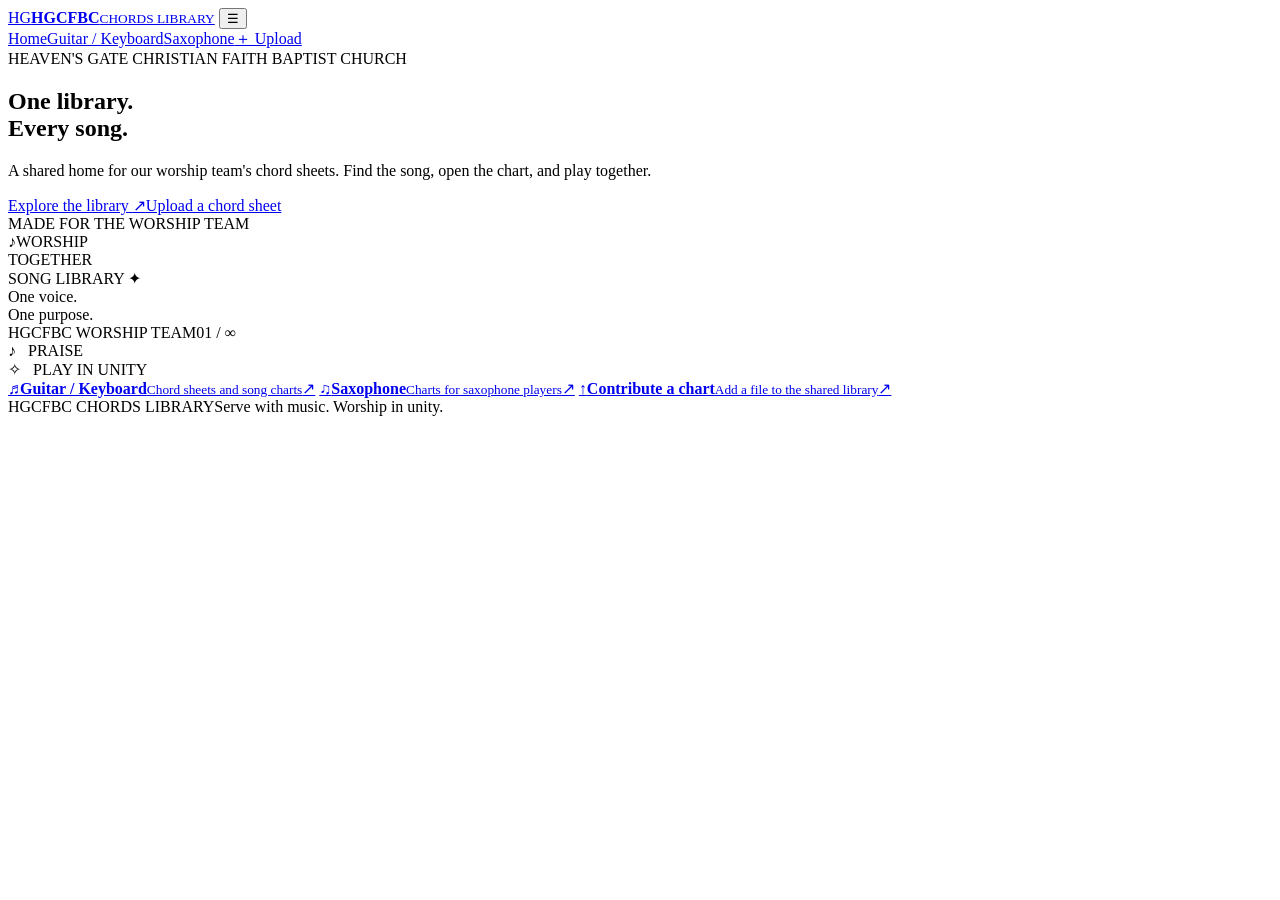
==== index.html @ 35244de2 "Add files via upload" ====
<!doctype html>
<html lang="en">
<head>
  <meta charset="utf-8"><meta name="viewport" content="width=device-width, initial-scale=1">
  <meta name="theme-color" content="#071426"><title>HGCFBC Chords Library</title>
  <link rel="stylesheet" href="assets/styles.css">
</head>
<body data-page="home">
  <div class="ambient ambient-one"></div><div class="ambient ambient-two"></div>
  <header class="site-header">
    <a class="brand" href="index.html"><span class="brand-mark">HG</span><span><strong>HGCFBC</strong><small>CHORDS LIBRARY</small></span></a>
    <button class="menu-toggle" aria-label="Toggle navigation" aria-expanded="false">☰</button>
    <nav class="nav-links"><a class="active" href="index.html">Home</a><a href="guitar-keyboard.html">Guitar / Keyboard</a><a href="saxophone.html">Saxophone</a><a class="nav-upload" href="upload.html">＋ Upload</a></nav>
  </header>
  <main class="hero-wrap">
    <section class="hero-copy">
      <div class="eyebrow"><span class="live-dot"></span> HEAVEN'S GATE CHRISTIAN FAITH BAPTIST CHURCH</div>
      <h1>One library.<br><span>Every song.</span></h1>
      <p class="hero-lede">A shared home for our worship team's chord sheets. Find the song, open the chart, and play together.</p>
      <div class="hero-actions"><a class="button button-primary" href="guitar-keyboard.html">Explore the library <span>↗</span></a><a class="button button-quiet" href="upload.html">Upload a chord sheet</a></div>
      <div class="hero-meta"><span class="meta-line"></span><span>MADE FOR THE WORSHIP TEAM</span></div>
    </section>
    <section class="hero-art" aria-label="Worship music illustration">
      <div class="art-grid"></div><div class="art-glow"></div>
      <div class="art-card card-back"><span class="music-note">♪</span><span>WORSHIP<br>TOGETHER</span></div>
      <div class="art-card card-front"><div class="sound-bars"><i></i><i></i><i></i><i></i><i></i><i></i><i></i><i></i><i></i></div><div class="art-label">SONG LIBRARY <span>✦</span></div><div class="art-title">One voice.<br>One purpose.</div><div class="art-line"></div><div class="art-bottom"><span>HGCFBC WORSHIP TEAM</span><span>01 / ∞</span></div></div>
      <div class="floating-chip chip-top">♪ &nbsp; PRAISE</div><div class="floating-chip chip-bottom">✧ &nbsp; PLAY IN UNITY</div>
    </section>
  </main>
  <section class="home-shortcuts">
    <a class="shortcut" href="guitar-keyboard.html"><span class="shortcut-icon">♬</span><span><strong>Guitar / Keyboard</strong><small>Chord sheets and song charts</small></span><span class="shortcut-arrow">↗</span></a>
    <a class="shortcut" href="saxophone.html"><span class="shortcut-icon">♫</span><span><strong>Saxophone</strong><small>Charts for saxophone players</small></span><span class="shortcut-arrow">↗</span></a>
    <a class="shortcut" href="upload.html"><span class="shortcut-icon">↑</span><span><strong>Contribute a chart</strong><small>Add a file to the shared library</small></span><span class="shortcut-arrow">↗</span></a>
  </section>
  <footer class="site-footer"><span>HGCFBC CHORDS LIBRARY</span><span>Serve with music. Worship in unity.</span></footer>
  <script src="assets/config.js"></script><script src="assets/app.js"></script>
</body></html>
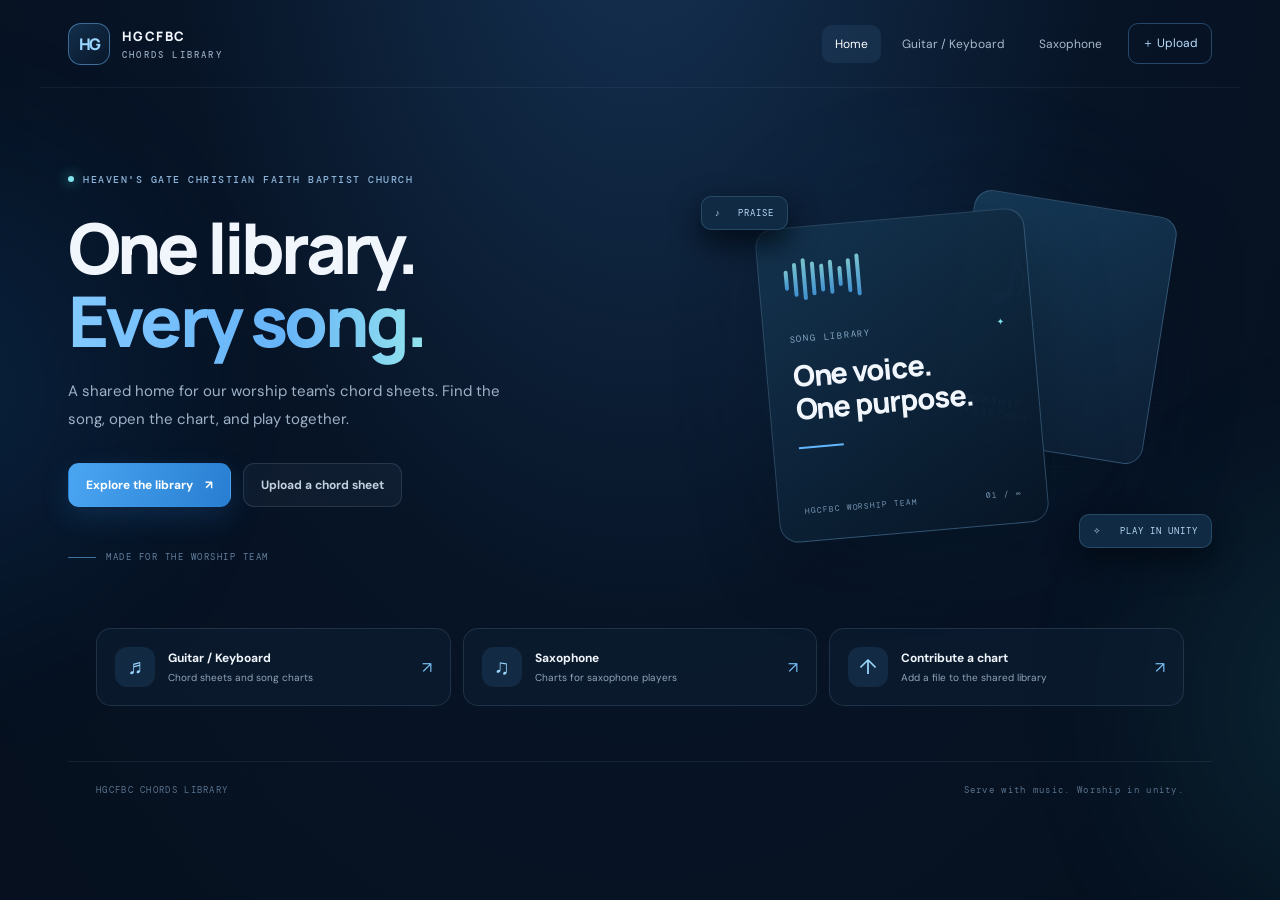
==== commit 00d3397f: "Update index.html" ====
--- a/index.html
+++ b/index.html
@@ -4,6 +4,7 @@
   <meta charset="utf-8"><meta name="viewport" content="width=device-width, initial-scale=1">
   <meta name="theme-color" content="#071426"><title>HGCFBC Chords Library</title>
   <link rel="stylesheet" href="assets/styles.css">
+  <link rel="icon" type="image/png" href="/favicon.png">
 </head>
 <body data-page="home">
   <div class="ambient ambient-one"></div><div class="ambient ambient-two"></div>
@@ -34,4 +35,4 @@
   </section>
   <footer class="site-footer"><span>HGCFBC CHORDS LIBRARY</span><span>Serve with music. Worship in unity.</span></footer>
   <script src="assets/config.js"></script><script src="assets/app.js"></script>
-</body></html>+</body></html>
--- a/assets/styles.css
+++ b/assets/styles.css
@@ -0,0 +1,184 @@
+@import url('https://fonts.googleapis.com/css2?family=DM+Mono:wght@400;500&family=DM+Sans:wght@400;500;600;700&family=Manrope:wght@400;500;600;700;800&display=swap');
+:root{--bg:#071426;--bg2:#0b1b30;--panel:rgba(13,31,52,.82);--line:rgba(164,193,224,.15);--text:#f1f6fc;--muted:#91a5bc;--blue:#63b7ff;--blue2:#267dd2;--cyan:#82e4ee;--green:#80e0b1;--danger:#ff8e9a;--radius:20px;--shadow:0 24px 80px rgba(0,0,0,.22)}
+*{box-sizing:border-box}html{scroll-behavior:smooth}body{margin:0;min-height:100vh;background:radial-gradient(ellipse at 50% -15%,#153253 0%,var(--bg) 52%,#06101e 100%);color:var(--text);font-family:'DM Sans',sans-serif;overflow-x:hidden}a{color:inherit;text-decoration:none}button,input,select{font:inherit}button,a,select{-webkit-tap-highlight-color:transparent}button{cursor:pointer}
+.ambient{position:fixed;width:420px;height:420px;filter:blur(100px);opacity:.12;pointer-events:none;z-index:-1;border-radius:50%}.ambient-one{background:#1e8cff;top:20%;left:-300px}.ambient-two{background:#31bfc7;right:-330px;top:55%}
+.site-header{height:88px;max-width:1200px;margin:auto;padding:0 28px;display:flex;align-items:center;justify-content:space-between;border-bottom:1px solid rgba(164,193,224,.08);position:relative;z-index:10}.brand{display:flex;align-items:center;gap:12px}.brand-mark{width:42px;height:42px;display:grid;place-items:center;border:1px solid rgba(112,190,255,.48);background:linear-gradient(135deg,rgba(70,159,235,.2),rgba(70,159,235,.03));border-radius:13px;color:#9bd7ff;font-family:Manrope;font-weight:800;letter-spacing:-2px}.brand strong,.brand small{display:block}.brand strong{font:800 13px Manrope;letter-spacing:1.4px}.brand small{margin-top:4px;font:500 9px 'DM Mono';letter-spacing:2.2px;color:var(--muted)}.nav-links{display:flex;align-items:center;gap:8px}.nav-links a{font-size:12px;color:#a8b9cb;padding:11px 13px;border-radius:10px;transition:.2s}.nav-links a:hover,.nav-links a.active{color:#fff;background:rgba(123,185,242,.09)}.nav-links .nav-upload{border:1px solid rgba(99,183,255,.32);color:#b9e0ff;margin-left:5px}.menu-toggle{display:none;background:none;color:white;border:1px solid var(--line);border-radius:10px;padding:8px 12px}
+.hero-wrap{max-width:1200px;min-height:540px;margin:0 auto;padding:76px 28px 56px;display:grid;grid-template-columns:1fr .9fr;align-items:center;gap:65px}.eyebrow{font:500 10px 'DM Mono';letter-spacing:1.5px;color:#8db4d8;display:flex;align-items:center;gap:9px}.live-dot{width:6px;height:6px;border-radius:50%;background:var(--cyan);box-shadow:0 0 13px #5ce0ec}.hero-copy h1,.page-heading h1{font:800 clamp(42px,5.6vw,70px)/1.05 Manrope;letter-spacing:-3.8px;margin:25px 0 20px}.hero-copy h1 span,.page-heading h1 span{color:var(--blue);background:linear-gradient(95deg,#83caff,#66b3f8 60%,#93e4ed);-webkit-background-clip:text;background-clip:text;-webkit-text-fill-color:transparent}.hero-lede{max-width:460px;color:#9eb1c6;font-size:15px;line-height:1.85}.hero-actions{display:flex;gap:12px;flex-wrap:wrap;margin-top:30px}.button{border:1px solid transparent;border-radius:11px;padding:13px 17px;display:inline-flex;justify-content:center;align-items:center;gap:12px;font-size:12px;font-weight:700;transition:transform .2s,border-color .2s,background .2s}.button:hover{transform:translateY(-2px)}.button-primary{background:linear-gradient(110deg,#4ba6f2,#287ed1);color:white;box-shadow:0 10px 28px rgba(39,127,210,.2)}.button-quiet{background:rgba(144,178,211,.06);border-color:var(--line);color:#c1d0df}.button:disabled{opacity:.4;cursor:not-allowed;transform:none}.hero-meta{display:flex;align-items:center;gap:10px;margin-top:44px;color:#647f9c;font:9px 'DM Mono';letter-spacing:1.5px}.meta-line{height:1px;width:28px;background:#3e719d}
+.hero-art{height:380px;position:relative;display:grid;place-items:center}.art-grid{position:absolute;inset:0;background-image:linear-gradient(rgba(111,179,234,.07) 1px,transparent 1px),linear-gradient(90deg,rgba(111,179,234,.07) 1px,transparent 1px);background-size:32px 32px;mask-image:radial-gradient(ellipse,black,transparent 72%)}.art-glow{position:absolute;width:230px;height:230px;background:#2588d8;filter:blur(90px);opacity:.2}.art-card{position:absolute;border:1px solid rgba(154,207,250,.23);box-shadow:var(--shadow);overflow:hidden}.card-back{width:205px;height:250px;right:10%;top:24px;transform:rotate(9deg);background:linear-gradient(145deg,#153957,#0c1e33);border-radius:18px;display:flex;flex-direction:column;justify-content:space-between;padding:22px;color:#b0dfff;font:500 10px 'DM Mono';letter-spacing:2px}.music-note{font:100px Georgia;color:#8acaff;opacity:.75}.card-front{width:270px;height:315px;left:13%;top:40px;transform:rotate(-5deg);border-radius:19px;background:linear-gradient(150deg,rgba(20,52,79,.98),rgba(7,22,39,.98));padding:25px;display:flex;flex-direction:column}.sound-bars{display:flex;align-items:center;gap:5px;height:54px}.sound-bars i{width:4px;border-radius:5px;background:linear-gradient(#94eaf1,#4ca8f2);height:var(--h,28px);opacity:.8}.sound-bars i:nth-child(3n){--h:42px}.sound-bars i:nth-child(3n + 1){--h:20px}.sound-bars i:nth-child(2n){--h:34px}.art-label{font:9px 'DM Mono';letter-spacing:1.8px;color:#84a6c4;margin-top:26px}.art-label span{color:var(--cyan);float:right}.art-title{font:800 29px/1.15 Manrope;letter-spacing:-1px;margin-top:15px}.art-line{width:45px;height:2px;background:var(--blue);margin-top:20px}.art-bottom{display:flex;justify-content:space-between;margin-top:auto;color:#7896b4;font:8px 'DM Mono';letter-spacing:1px}.floating-chip{position:absolute;background:#102a43;border:1px solid rgba(132,198,246,.2);padding:10px 13px;border-radius:10px;color:#b6d9f5;font:9px 'DM Mono';letter-spacing:1px;box-shadow:0 12px 30px #020b15}.chip-top{top:18px;left:0}.chip-bottom{bottom:10px;right:0}
+.home-shortcuts{max-width:1144px;margin:0 auto 55px;padding:0 28px;display:grid;grid-template-columns:repeat(3,1fr);gap:12px}.shortcut{display:flex;align-items:center;gap:13px;padding:18px;border:1px solid var(--line);border-radius:15px;background:rgba(14,32,52,.55);transition:.2s}.shortcut:hover{border-color:rgba(99,183,255,.45);transform:translateY(-3px)}.shortcut-icon{width:40px;height:40px;border-radius:12px;display:grid;place-items:center;background:rgba(81,161,226,.12);color:#9bd8ff;font-size:21px}.shortcut strong,.shortcut small{display:block}.shortcut strong{font-size:12px}.shortcut small{font-size:10px;color:var(--muted);margin-top:5px}.shortcut-arrow{margin-left:auto;color:#77bdf3}.site-footer{max-width:1144px;margin:0 auto;padding:22px 28px 28px;border-top:1px solid rgba(164,193,224,.09);display:flex;justify-content:space-between;gap:12px;color:#58728d;font:9px 'DM Mono';letter-spacing:1.3px}
+.page-shell{max-width:1144px;margin:0 auto;padding:55px 28px 70px;min-height:calc(100vh - 170px)}.page-heading{display:flex;justify-content:space-between;align-items:flex-end;gap:20px;margin-bottom:32px}.page-heading h1{font-size:clamp(36px,4.7vw,54px);letter-spacing:-2.5px;margin:18px 0 10px}.page-heading p{margin:0;color:var(--muted);font-size:13px}.page-heading>.button{margin-bottom:3px}.library-panel,.panel{background:linear-gradient(145deg,rgba(14,32,52,.88),rgba(8,23,39,.9));border:1px solid var(--line);border-radius:var(--radius);box-shadow:var(--shadow)}.library-panel{padding:18px}.library-toolbar{display:flex;justify-content:space-between;gap:12px}.searchbox{display:flex;align-items:center;gap:10px;background:rgba(2,12,23,.3);border:1px solid var(--line);border-radius:10px;padding:0 13px;min-width:230px;flex:1;color:#82b9e7}.searchbox span{font-size:22px}.searchbox input{width:100%;background:transparent;border:0;outline:0;color:white;padding:13px 0;font-size:12px}.searchbox input::placeholder{color:#657f99}.toolbar-actions{display:flex;gap:8px}.toolbar-actions select,.field-control{background:#0b2035;color:#c9d8e8;border:1px solid var(--line);border-radius:10px;padding:11px 12px;font-size:11px;outline:none}.view-switch{display:flex;border:1px solid var(--line);border-radius:10px;padding:3px;gap:2px}.view-btn{background:transparent;color:#6e8ba8;border:0;border-radius:7px;padding:5px 9px;touch-action:manipulation;cursor:pointer}.view-btn.active{background:rgba(94,170,232,.16);color:#b6ddff}.library-status{display:flex;align-items:center;justify-content:space-between;padding:20px 2px 13px;color:#7f99b4;font:10px 'DM Mono';letter-spacing:.4px}.text-button,.text-link,.inline-link{border:0;background:none;color:#82caff;font-size:11px}.text-button:hover,.text-link:hover,.inline-link:hover{text-decoration:underline}
+.file-list{display:flex;flex-direction:column;gap:8px}.file-row{display:flex;align-items:center;gap:13px;padding:14px;border:1px solid rgba(150,188,220,.1);border-radius:12px;background:rgba(116,160,199,.035);min-width:0;transition:border-color .2s}.file-row:hover{border-color:rgba(110,186,246,.28)}.file-icon{width:39px;height:43px;flex-shrink:0;border-radius:8px;display:grid;place-items:center;background:rgba(91,168,230,.12);color:#9bd5ff;font:10px 'DM Mono';border:1px solid rgba(99,183,255,.14)}.file-info{min-width:0;flex:1}.file-name{font-size:12px;font-weight:700;overflow-wrap:anywhere}.file-meta{font-size:10px;color:#7892ac;margin-top:5px}.file-actions{display:flex;align-items:center;gap:5px}.icon-action{width:33px;height:33px;border:1px solid transparent;border-radius:8px;background:transparent;color:#86a5c3;display:grid;place-items:center;font-size:16px}.icon-action:hover{background:rgba(93,166,225,.12);color:#d7edff;border-color:var(--line)}.icon-action.delete:hover{color:var(--danger);background:rgba(255,80,105,.08)}
+.file-list.grid-view{display:grid;grid-template-columns:repeat(3,minmax(0,1fr));align-items:stretch}.file-list.grid-view .file-row{align-items:flex-start;flex-wrap:wrap}.file-list.grid-view .file-info{flex-basis:calc(100% - 55px)}.file-list.grid-view .file-actions{width:100%;justify-content:flex-end;margin-top:auto}.file-list.grid-view .file-row{height:100%}
+.empty-state{text-align:center;padding:55px 15px}.empty-icon{font-size:36px;color:#6baee5;margin-bottom:12px}.empty-state strong{display:block;font:700 15px Manrope}.empty-state p{font-size:12px;color:var(--muted);margin:8px 0 15px}.page-note{color:#617c98;font-size:10px;line-height:1.7;margin:15px 3px}.message{padding:12px 14px;border:1px solid var(--line);border-radius:10px;font-size:12px;line-height:1.6;margin-top:13px}.message.error{border-color:rgba(255,142,154,.3);background:rgba(255,142,154,.07);color:#ffc0c7}.message.success{border-color:rgba(128,224,177,.25);background:rgba(128,224,177,.07);color:#a8f1cb}.message.info{color:#b7d9f5;background:rgba(91,168,230,.06)}.hidden{display:none!important}
+.upload-shell{max-width:1000px}.upload-layout{display:grid;grid-template-columns:1.45fr .8fr;gap:18px}.panel{padding:24px}.drop-zone{min-height:220px;border:1px dashed rgba(120,190,245,.35);background:radial-gradient(ellipse at center,rgba(56,130,194,.09),transparent 70%);border-radius:15px;display:flex;flex-direction:column;align-items:center;justify-content:center;text-align:center;transition:.2s;cursor:pointer}.drop-zone.dragging,.drop-zone:focus{border-color:#7bc8ff;background:rgba(66,151,218,.12);outline:none}.drop-icon{width:48px;height:48px;border:1px solid rgba(113,188,244,.25);border-radius:14px;display:grid;place-items:center;color:#a8d9ff;font-size:26px;margin-bottom:13px;background:rgba(84,160,225,.1)}.drop-zone strong{font:700 15px Manrope}.drop-zone p{color:#8ea7bf;font-size:12px;margin:7px 0 12px}.inline-link{padding:0;text-decoration:underline}.drop-zone small{color:#647f99;font-size:10px}.selected-file{margin:14px 0 18px;padding:12px;display:flex;align-items:center;gap:10px;border:1px solid var(--line);border-radius:10px;background:rgba(100,160,210,.05)}.selected-file .selected-name{font-size:11px;font-weight:700;overflow-wrap:anywhere;flex:1}.selected-file .selected-size{color:var(--muted);font:10px 'DM Mono';white-space:nowrap}.remove-file{border:0;background:none;color:#9bb4cc;font-size:17px}.field-label{display:block;font-size:11px;font-weight:700;color:#c0d1e2;margin:20px 0 9px}.field-control{width:100%;padding:13px}.path-preview{display:flex;align-items:center;gap:9px;margin-top:10px;padding:11px 12px;border-radius:9px;background:rgba(1,10,20,.25);color:#80c7ff;font-size:12px}.path-preview code,.confirm-detail code{font:11px 'DM Mono';color:#acd9ff;overflow-wrap:anywhere}.form-actions{display:flex;justify-content:space-between;gap:10px;margin-top:22px}.upload-side{align-self:start}.side-icon{width:42px;height:42px;border-radius:12px;background:rgba(92,171,232,.12);display:grid;place-items:center;color:#9ed9ff;font-size:20px}.upload-side h2{font:700 18px Manrope;margin:18px 0}.upload-side ul{list-style:none;padding:0;margin:0;display:grid;gap:14px}.upload-side li{font-size:12px;line-height:1.6;color:#9aafc4;padding-left:21px;position:relative}.upload-side li:before{content:'✓';position:absolute;left:0;color:var(--cyan)}.side-divider{height:1px;background:var(--line);margin:22px 0 15px}.side-small{font-size:10px;line-height:1.7;color:#68839d}.progress-wrap{margin-top:17px}.progress-label{display:flex;justify-content:space-between;color:#91abc4;font:10px 'DM Mono';margin-bottom:8px}.progress-track{height:5px;background:#152c43;border-radius:9px;overflow:hidden}.progress-bar{height:100%;width:0;background:linear-gradient(90deg,#4c9ce3,#85e1e8);transition:width .2s}
+.modal-backdrop{position:fixed;inset:0;background:rgba(1,7,14,.78);backdrop-filter:blur(9px);z-index:50;display:grid;place-items:center;padding:18px}.modal-card{width:min(100%,440px);padding:28px;background:linear-gradient(145deg,#112941,#091827);border:1px solid rgba(144,196,239,.2);border-radius:20px;box-shadow:0 30px 100px #0008;animation:modalIn .22s ease}.modal-icon{width:44px;height:44px;border-radius:13px;background:rgba(81,163,227,.13);display:grid;place-items:center;color:#9bd8ff;font-size:22px}.modal-card h2{font:800 23px Manrope;letter-spacing:-.7px;margin:17px 0 8px}.modal-card>p{font-size:12px;line-height:1.7;color:#91a8bf}.confirm-detail{display:grid;gap:8px;background:rgba(1,9,17,.28);border:1px solid var(--line);border-radius:11px;padding:14px;margin:18px 0}.confirm-detail span{font:9px 'DM Mono';letter-spacing:1.3px;color:#7793ae}.confirm-detail strong{font-size:12px;overflow-wrap:anywhere;margin-bottom:8px}.modal-actions{display:flex;justify-content:flex-end;gap:9px}.toast{position:fixed;bottom:24px;right:24px;max-width:min(400px,calc(100vw - 32px));padding:13px 17px;border:1px solid var(--line);border-radius:12px;background:#102840;color:#d9edff;box-shadow:var(--shadow);z-index:100;font-size:12px;animation:modalIn .2s ease}@keyframes modalIn{from{opacity:0;transform:translateY(8px)}to{opacity:1;transform:translateY(0)}}body.page-leaving main{opacity:.5;transform:translateY(5px)}main{transition:opacity .18s,transform .18s}
+@media(max-width:760px){.site-header{height:76px;padding:0 18px}.menu-toggle{display:block}.nav-links{display:none;position:absolute;top:67px;left:14px;right:14px;padding:10px;background:#0c2035;border:1px solid var(--line);border-radius:13px;box-shadow:var(--shadow);flex-direction:column;align-items:stretch}.nav-links.open{display:flex}.nav-links a{padding:12px}.nav-links .nav-upload{margin:2px 0 0}.hero-wrap{padding:52px 22px 40px;grid-template-columns:1fr;gap:10px}.hero-copy h1{font-size:53px}.hero-art{height:340px;max-width:500px;width:100%;margin:0 auto}.card-front{left:12%;width:245px;height:290px}.card-back{right:9%;width:185px;height:225px}.home-shortcuts{grid-template-columns:1fr;padding:0 20px;margin-bottom:40px}.site-footer{padding:20px;flex-direction:column;font-size:8px}.page-shell{padding:38px 18px 55px}.page-heading{align-items:flex-start;flex-direction:column}.page-heading h1{font-size:43px}.page-heading>.button{align-self:flex-start}.library-panel{padding:12px}.library-toolbar{flex-direction:column}.toolbar-actions{width:100%}.toolbar-actions select{flex:1}.file-row{padding:11px;gap:9px}.file-actions{gap:0}.icon-action{width:29px;height:31px}.file-list.grid-view{grid-template-columns:repeat(2,minmax(0,1fr))}.file-list.grid-view .file-row{flex-direction:column;align-items:flex-start;flex-wrap:nowrap}.file-list.grid-view .file-info{flex-basis:auto;width:100%}.file-list.grid-view .file-actions{width:100%;justify-content:flex-end}.upload-layout{grid-template-columns:1fr}.panel{padding:16px}.drop-zone{min-height:200px}.upload-side{padding:20px}.form-actions .button{padding:12px 10px}.hero-meta{margin-top:30px}}
+@media(max-width:420px){.hero-copy h1{font-size:46px;letter-spacing:-2.5px}.hero-art{height:300px}.card-front{left:6%;width:220px;height:270px;padding:20px}.card-back{right:3%;width:160px;height:205px}.art-title{font-size:25px}.chip-top{left:-5px}.chip-bottom{right:-3px}.file-list.grid-view{display:grid!important;grid-template-columns:repeat(2,minmax(0,1fr))!important;gap:12px!important}.file-list.grid-view .file-row{display:flex;flex-direction:column;align-items:flex-start;flex-wrap:nowrap;min-width:0;padding:12px!important}.file-list.grid-view .file-info{flex-basis:auto;width:100%;min-width:0}.file-list.grid-view .file-name{display:block;overflow-wrap:anywhere}.file-list.grid-view .file-actions{width:100%;margin-left:0;justify-content:flex-end;flex-wrap:wrap}.form-actions{flex-direction:column-reverse}.form-actions .button{width:100%}.page-heading h1{font-size:38px}}
+/* Force Grid View to remain a real two-column grid on phones */
+@media(max-width:760px){.file-list.grid-view{display:grid!important;grid-template-columns:repeat(2,minmax(0,1fr))!important;gap:12px!important}.file-list.grid-view>.file-row{display:flex!important;flex-direction:column!important;align-items:flex-start!important;flex-wrap:nowrap!important;min-width:0!important}.file-list.grid-view>.file-row>.file-info{width:100%!important;flex-basis:auto!important}.file-list.grid-view>.file-row>.file-actions{width:100%!important;margin-left:0!important;justify-content:flex-end!important}}
+/* In-page chord viewer */
+.file-name.viewer-open{display:block;padding:0;border:0;background:none;color:#d8eaff;text-align:left;cursor:pointer;font-weight:700;font-size:12px;overflow-wrap:anywhere}.file-name.viewer-open:hover{color:#86caff;text-decoration:underline}.viewer-open.icon-action{font-family:inherit}.chord-viewer{margin-top:18px;border:1px solid rgba(120,190,245,.24);border-radius:16px;overflow:hidden;background:rgba(5,16,28,.94);box-shadow:var(--shadow)}.viewer-top{display:flex;align-items:center;justify-content:space-between;padding:13px 16px;border-bottom:1px solid var(--line);background:rgba(22,48,73,.65)}.viewer-heading{display:flex;align-items:center;gap:9px}.viewer-heading strong{font:700 10px 'DM Mono';letter-spacing:1.3px;color:#cce7ff}.viewer-heading small{font:9px 'DM Mono';letter-spacing:1px;color:#7191af}.viewer-dot{width:7px;height:7px;border-radius:50%;background:#63d5c7;box-shadow:0 0 10px #63d5c766}.viewer-close{border:1px solid var(--line);background:transparent;color:#b7cde1;border-radius:8px;width:30px;height:30px;font-size:19px}.viewer-tabs{display:flex;gap:5px;overflow-x:auto;padding:8px 9px 0;background:#091725;scrollbar-width:thin}.viewer-tab{display:flex;align-items:center;gap:8px;min-width:0;max-width:230px;padding:10px 11px;border:1px solid transparent;border-radius:9px 9px 0 0;background:transparent;color:#7f9bb6;font-size:11px;white-space:nowrap}.viewer-tab.active{background:#122a40;border-color:rgba(120,190,245,.18);border-bottom-color:#122a40;color:#e2f2ff}.viewer-tab-name{overflow:hidden;text-overflow:ellipsis}.viewer-tab-close{font-size:16px;line-height:1;color:#7894af}.viewer-content{height:min(76vh,850px);min-height:360px;background:#dce4ec}.viewer-frame{display:block;width:100%;height:100%;border:0;background:#fff}.viewer-image-wrap{width:100%;height:100%;overflow:auto;display:grid;place-items:center;padding:20px}.viewer-image{display:block;max-width:100%;max-height:100%;object-fit:contain;box-shadow:0 8px 28px #0002}.viewer-welcome,.viewer-fallback{height:100%;min-height:360px;display:flex;align-items:center;justify-content:center;flex-direction:column;text-align:center;padding:25px;color:#19324b}.viewer-welcome>span{font-size:40px;color:#4b9cda}.viewer-welcome strong,.viewer-fallback strong{font:700 15px Manrope}.viewer-welcome p,.viewer-fallback p{font-size:12px;color:#5e7488}.viewer-fallback{background:#eef3f8}
+@media(max-width:600px){.viewer-content{height:70vh;min-height:320px}.viewer-tab{max-width:170px;padding:9px 8px}.viewer-heading small{display:none}.viewer-top{padding:11px 12px}.viewer-tabs{padding-top:6px}}
+/* PDF viewer */
+.pdf-toolbar{display:flex;align-items:center;justify-content:center;flex-wrap:wrap;gap:8px;padding:10px 14px;position:sticky;top:0;z-index:5;background:#10283d;color:#eaf5ff;border-bottom:1px solid rgba(164,193,224,.18)}.pdf-toolbar button{display:inline-flex;align-items:center;justify-content:center;min-width:42px;min-height:38px;padding:8px 13px;border:1px solid rgba(145,190,225,.3);border-radius:9px;background:#183b57;color:#eef8ff;font:600 13px 'DM Sans',sans-serif;transition:background .18s,border-color .18s,transform .18s;touch-action:manipulation}.pdf-toolbar button:hover{background:#245579;border-color:#63b7ff;transform:translateY(-1px)}.pdf-toolbar button:active{transform:translateY(0)}.pdf-scroll-area{width:100%;height:calc(min(76vh,850px) - 1px);min-height:360px;overflow:auto;background:#dce4ec;overscroll-behavior:contain;-webkit-overflow-scrolling:touch;touch-action:pan-x pan-y}.pdf-pages{display:flex;flex-direction:column;align-items:center;gap:18px;padding:18px;min-width:max-content}.pdf-page-wrapper{flex:none;max-width:none;background:#fff;box-shadow:0 3px 16px #0002}.pdf-page{display:block;max-width:none}.pdf-error{padding:24px;color:#19324b;text-align:center}
+@media(max-width:760px){.pdf-toolbar{gap:6px;padding:8px}.pdf-toolbar button{min-width:38px;min-height:40px;padding:8px 11px;font-size:13px}.pdf-scroll-area{height:calc(70vh - 1px);min-height:300px}.pdf-pages{align-items:flex-start;padding:8px;gap:12px}}
+/* YouTube Listen panel (sits directly below the chord sheet viewer) */
+.icon-action.listen-btn{color:#82e4ee}.icon-action.listen-btn:hover{color:#c9f6fa}
+.listen-panel{border-top:1px solid var(--line);background:#0a1a2b}.listen-head{display:flex;align-items:center;justify-content:space-between;padding:13px 16px;border-bottom:1px solid var(--line);background:rgba(22,48,73,.65)}.listen-hide{border:1px solid var(--line);background:transparent;color:#b7cde1;border-radius:8px;width:30px;height:30px;font-size:19px}.listen-hide:hover{background:rgba(93,166,225,.12);color:#fff}
+.listen-body{padding:16px;max-width:932px;margin:0 auto}.listen-song{margin:0 0 12px;font:700 13px Manrope;color:#d8eaff;overflow-wrap:anywhere}
+.listen-frame{position:relative;width:100%;aspect-ratio:16/9;background:#000;border-radius:12px;overflow:hidden;border:1px solid rgba(120,190,245,.2)}.listen-frame iframe{position:absolute;inset:0;width:100%;height:100%;border:0}
+@supports not (aspect-ratio:16/9){.listen-frame{height:0;padding-top:56.25%}}
+.listen-actions{display:flex;flex-wrap:wrap;gap:8px;margin-top:14px}.listen-actions .button{padding:11px 14px}
+.listen-note{color:#617c98;font-size:10px;line-height:1.7;margin:12px 0 0}
+.listen-empty{padding:22px 16px;text-align:center;border:1px dashed rgba(120,190,245,.28);border-radius:14px;background:radial-gradient(ellipse at center,rgba(56,130,194,.08),transparent 70%)}.listen-empty strong{display:block;font:700 14px Manrope;color:#d8eaff}.listen-empty p{font-size:12px;color:var(--muted);margin:7px 0 0;line-height:1.6}
+.listen-form{margin-top:6px}.listen-form .field-label{margin-top:16px}.listen-form-row{display:flex;flex-wrap:wrap;gap:8px}.listen-form-row .field-control{flex:1 1 240px;min-width:0;width:auto;font-size:16px}.listen-form-row .button{padding:12px 16px}
+@media(max-width:600px){.listen-body{padding:12px}.listen-head{padding:11px 12px}.listen-actions .button,.listen-form-row .button{flex:1 1 auto}.listen-frame{border-radius:10px}}
+/* Fix: keep the PDF viewer (toolbar + scroll area) inside its own box so it never overlaps the video panel below */
+.viewer-content{display:flex;flex-direction:column;overflow:hidden}
+.viewer-content>.pdf-toolbar{flex:none}
+.viewer-content>.pdf-scroll-area{flex:1 1 auto;height:auto;min-height:0}
+.listen-panel{position:relative;z-index:2;clear:both}
+
+
+/* Passcode-gated local GitHub token dialog */
+.token-modal{max-height:calc(100vh - 36px);overflow-y:auto}.token-modal .field-label{margin-top:15px}.token-modal .field-control{font-size:14px}.token-unlocked{margin-top:8px}.token-save-option{display:flex;align-items:center;gap:9px;margin:13px 0;color:#a9bfd3;font-size:11px}.token-save-option input{accent-color:#55a9f1;width:15px;height:15px}.token-modal-actions{display:flex;gap:9px;flex-wrap:wrap;justify-content:flex-end;margin-top:16px}.token-hint{font-size:11px!important;line-height:1.6;color:#8eb6d8!important;margin:12px 0 0!important}.token-lock-actions{margin-top:20px}
+@media(max-width:480px){.token-modal{padding:21px}.token-modal-actions .button{flex:1}}
+
+
+/* Performance mode: clean, full-screen chord-sheet view */
+.image-toolbar{display:flex;justify-content:flex-end;padding:8px 12px;background:#10283d;border-bottom:1px solid rgba(164,193,224,.18)}
+.image-toolbar button{border:1px solid rgba(145,190,225,.3);border-radius:9px;background:#183b57;color:#eef8ff;padding:9px 12px;font:600 12px 'DM Sans',sans-serif}
+.performance-controls{position:fixed;left:50%;bottom:max(12px,env(safe-area-inset-bottom));transform:translateX(-50%);z-index:9999;display:flex;align-items:center;justify-content:center;gap:8px;flex-wrap:wrap;width:min(1000px,calc(100vw - 24px));padding:10px 12px;border:1px solid rgba(145,190,225,.25);border-radius:16px;background:rgba(5,17,29,.94);backdrop-filter:blur(16px);box-shadow:0 12px 45px #0008;color:#eaf5ff}
+.performance-controls button{border:1px solid rgba(145,190,225,.3);border-radius:9px;background:#183b57;color:#eef8ff;min-height:40px;padding:9px 12px;font:600 12px 'DM Sans',sans-serif;touch-action:manipulation}
+.performance-controls button:hover{background:#245579}.performance-song{max-width:220px;overflow:hidden;text-overflow:ellipsis;white-space:nowrap;font:600 11px 'DM Mono';color:#a9d9ff;margin-right:auto}
+.performance-speed{display:flex;align-items:center;gap:8px;color:#b8ccdf;font-size:11px;white-space:nowrap}.performance-speed input{width:100px;accent-color:#63b7ff}.performance-speed span{min-width:55px;color:#83dfe8;font:10px 'DM Mono'}
+body.performance-mode{overflow:hidden!important}
+body.performance-mode #chordViewer{position:fixed!important;inset:0!important;z-index:9990!important;width:100vw!important;height:100dvh!important;max-width:none!important;margin:0!important;border:0!important;border-radius:0!important;box-shadow:none!important;background:#dce4ec!important;display:flex!important;flex-direction:column!important;overflow:hidden!important}
+body.performance-mode #chordViewer>.viewer-top,body.performance-mode #chordViewer>.viewer-tabs{display:none!important}
+body.performance-mode #chordViewer>.viewer-content{height:auto!important;min-height:0!important;flex:1 1 auto!important;border:0!important;border-radius:0!important;overflow:hidden!important}
+body.performance-mode #chordViewer>.listen-panel{display:none!important}
+body.performance-mode #chordViewer .pdf-toolbar{display:none!important}
+body.performance-mode #chordViewer .pdf-scroll-area{height:100%!important;min-height:0!important;overscroll-behavior:contain!important}
+body.performance-mode #chordViewer .pdf-pages{padding:10px 10px 90px!important;gap:12px!important}
+body.performance-mode #chordViewer .viewer-image-wrap{height:100%!important;min-height:0!important;display:block!important;overflow:auto!important;padding:10px 10px 90px!important}
+body.performance-mode #chordViewer .viewer-image{max-width:100%!important;max-height:none!important;width:auto;height:auto;object-fit:contain}
+@media(max-width:600px){.performance-controls{gap:6px;padding:8px;width:calc(100vw - 14px);bottom:max(7px,env(safe-area-inset-bottom));border-radius:13px}.performance-song{flex:1 1 100%;max-width:none;margin:0 0 2px}.performance-controls button{padding:9px 10px;min-height:38px}.performance-speed{flex:1 1 100%;justify-content:center}.performance-speed input{width:min(42vw,180px)}body.performance-mode #chordViewer .pdf-pages{padding:8px 8px 150px!important}}
+
+/* Performance mode refinements: song navigation, top title, auto-fading controls */
+.performance-top-title{position:fixed;top:14px;left:50%;transform:translateX(-50%);z-index:9998;max-width:calc(100vw - 28px);padding:10px 18px;border:1px solid rgba(145,190,225,.25);border-radius:12px;background:rgba(5,17,29,.88);backdrop-filter:blur(14px);box-shadow:0 8px 28px #0005;color:#eaf5ff;font:700 13px 'DM Sans',sans-serif;text-align:center;overflow:hidden;text-overflow:ellipsis;white-space:nowrap;pointer-events:none;transition:opacity .35s ease}
+.performance-controls,.performance-top-title{transition:opacity .35s ease,visibility .35s ease}
+body.performance-idle .performance-controls,body.performance-idle .performance-top-title{opacity:0;visibility:hidden;pointer-events:none}
+body.performance-mode .performance-controls:hover,body.performance-mode .performance-controls:focus-within{opacity:1;visibility:visible;pointer-events:auto}
+body.performance-mode .performance-top-title{top:12px}
+@media(max-width:600px){.performance-top-title{top:8px;max-width:calc(100vw - 16px);font-size:12px;padding:8px 12px}.performance-controls{flex-wrap:wrap}.performance-controls button{font-size:11px}}
+
+/* Performance Mode: show the YouTube reference as a floating player when requested */
+body.performance-mode #chordViewer>.listen-panel.performance-youtube-open{
+  display:block!important;position:fixed!important;z-index:9997!important;right:16px!important;top:64px!important;bottom:110px!important;left:auto!important;width:min(380px,calc(100vw - 24px))!important;max-width:calc(100vw - 24px)!important;height:auto!important;overflow:auto!important;border:1px solid rgba(145,190,225,.3)!important;border-radius:14px!important;background:#071426!important;box-shadow:0 18px 55px #000a!important
+}
+body.performance-mode #chordViewer>.listen-panel.performance-youtube-open .listen-head{position:sticky;top:0;z-index:2}
+body.performance-mode #chordViewer>.listen-panel.performance-youtube-open .listen-body{padding:10px}
+body.performance-mode #chordViewer>.listen-panel.performance-youtube-open .listen-song,
+body.performance-mode #chordViewer>.listen-panel.performance-youtube-open .listen-actions,
+body.performance-mode #chordViewer>.listen-panel.performance-youtube-open .listen-note,
+body.performance-mode #chordViewer>.listen-panel.performance-youtube-open .listen-form{display:none!important}
+body.performance-mode #chordViewer>.listen-panel.performance-youtube-open .listen-frame{width:100%;aspect-ratio:16/9}
+@media(max-width:600px){body.performance-mode #chordViewer>.listen-panel.performance-youtube-open{top:54px!important;right:8px!important;bottom:104px!important;left:8px!important;width:auto!important;max-width:none!important}}
+
+/* FIX: explicitly override the hidden Listen panel while the Performance Mode YouTube player is open. */
+html body.performance-mode #chordViewer>.listen-panel.performance-youtube-open{display:block!important;visibility:visible!important;opacity:1!important;pointer-events:auto!important;position:fixed!important;z-index:10001!important;top:64px!important;right:16px!important;bottom:110px!important;left:auto!important;width:min(380px,calc(100vw - 24px))!important;height:max-content!important;max-height:calc(100dvh - 190px)!important;overflow:auto!important;background:#071426!important;border:1px solid rgba(145,190,225,.3)!important;border-radius:14px!important;box-shadow:0 18px 55px #000a!important}
+@media(max-width:600px){html body.performance-mode #chordViewer>.listen-panel.performance-youtube-open{top:54px!important;right:8px!important;bottom:104px!important;left:8px!important;width:auto!important;max-height:calc(100dvh - 170px)!important}}
+
+
+/* MOBILE PERFORMANCE MODE: keep the YouTube player above the sheet and reserve real space for it. */
+@media (max-width: 600px) {
+  html body.performance-mode #chordViewer > .listen-panel.performance-youtube-open {
+    position: fixed !important;
+    top: 50px !important;
+    right: 8px !important;
+    bottom: auto !important;
+    left: 8px !important;
+    width: auto !important;
+    max-width: none !important;
+    height: auto !important;
+    max-height: 255px !important;
+    overflow: hidden !important;
+    z-index: 10001 !important;
+  }
+  html body.performance-mode #chordViewer > .listen-panel.performance-youtube-open .listen-head {
+    min-height: 42px !important;
+    padding: 8px 11px !important;
+  }
+  html body.performance-mode #chordViewer > .listen-panel.performance-youtube-open .listen-body {
+    padding: 7px !important;
+  }
+  html body.performance-mode #chordViewer > .listen-panel.performance-youtube-open .listen-frame {
+    width: 100% !important;
+    aspect-ratio: 16 / 9 !important;
+    max-height: none !important;
+  }
+  /* The PDF/image content itself starts below the fixed player instead of sliding behind it. */
+  html body.performance-mode #chordViewer .pdf-pages {
+    padding: 265px 8px 150px !important;
+  }
+  html body.performance-mode #chordViewer .viewer-image-wrap {
+    padding: 265px 8px 150px !important;
+  }
+}
+
+/* MOBILE: keep the YouTube iframe alive for Play/Pause, but never show it over the chord sheet. */
+@media (max-width: 600px) {
+  html body.performance-mode #chordViewer > .listen-panel.performance-youtube-open {
+    display: block !important;
+    position: fixed !important;
+    top: 0 !important;
+    left: -10000px !important;
+    right: auto !important;
+    bottom: auto !important;
+    width: 320px !important;
+    max-width: 320px !important;
+    height: 220px !important;
+    max-height: 220px !important;
+    overflow: hidden !important;
+    opacity: 0 !important;
+    pointer-events: none !important;
+    transform: none !important;
+    z-index: -1 !important;
+  }
+  html body.performance-mode #chordViewer .pdf-pages {
+    padding: 8px 8px 150px !important;
+  }
+  html body.performance-mode #chordViewer .viewer-image-wrap {
+    padding: 10px 10px 150px !important;
+  }
+}
+
+
+/* FINAL MOBILE RULE: never display the YouTube panel in Performance Mode on narrow screens.
+   Keep its iframe in the DOM off-screen so the existing YouTube control can still send commands. */
+@media screen and (max-width: 600px) {
+  html body.performance-mode #chordViewer > .listen-panel,
+  html body.performance-mode #chordViewer > .listen-panel.performance-youtube-open {
+    display: block !important;
+    position: fixed !important;
+    inset: auto auto auto -200vw !important;
+    width: 320px !important;
+    min-width: 320px !important;
+    max-width: 320px !important;
+    height: 220px !important;
+    min-height: 220px !important;
+    max-height: 220px !important;
+    overflow: hidden !important;
+    opacity: 0 !important;
+    visibility: hidden !important;
+    pointer-events: none !important;
+    transform: none !important;
+    z-index: -1 !important;
+  }
+  html body.performance-mode #chordViewer .pdf-pages {
+    padding: 8px 8px 150px !important;
+  }
+  html body.performance-mode #chordViewer .viewer-image-wrap {
+    padding: 10px 10px 150px !important;
+  }
+}
